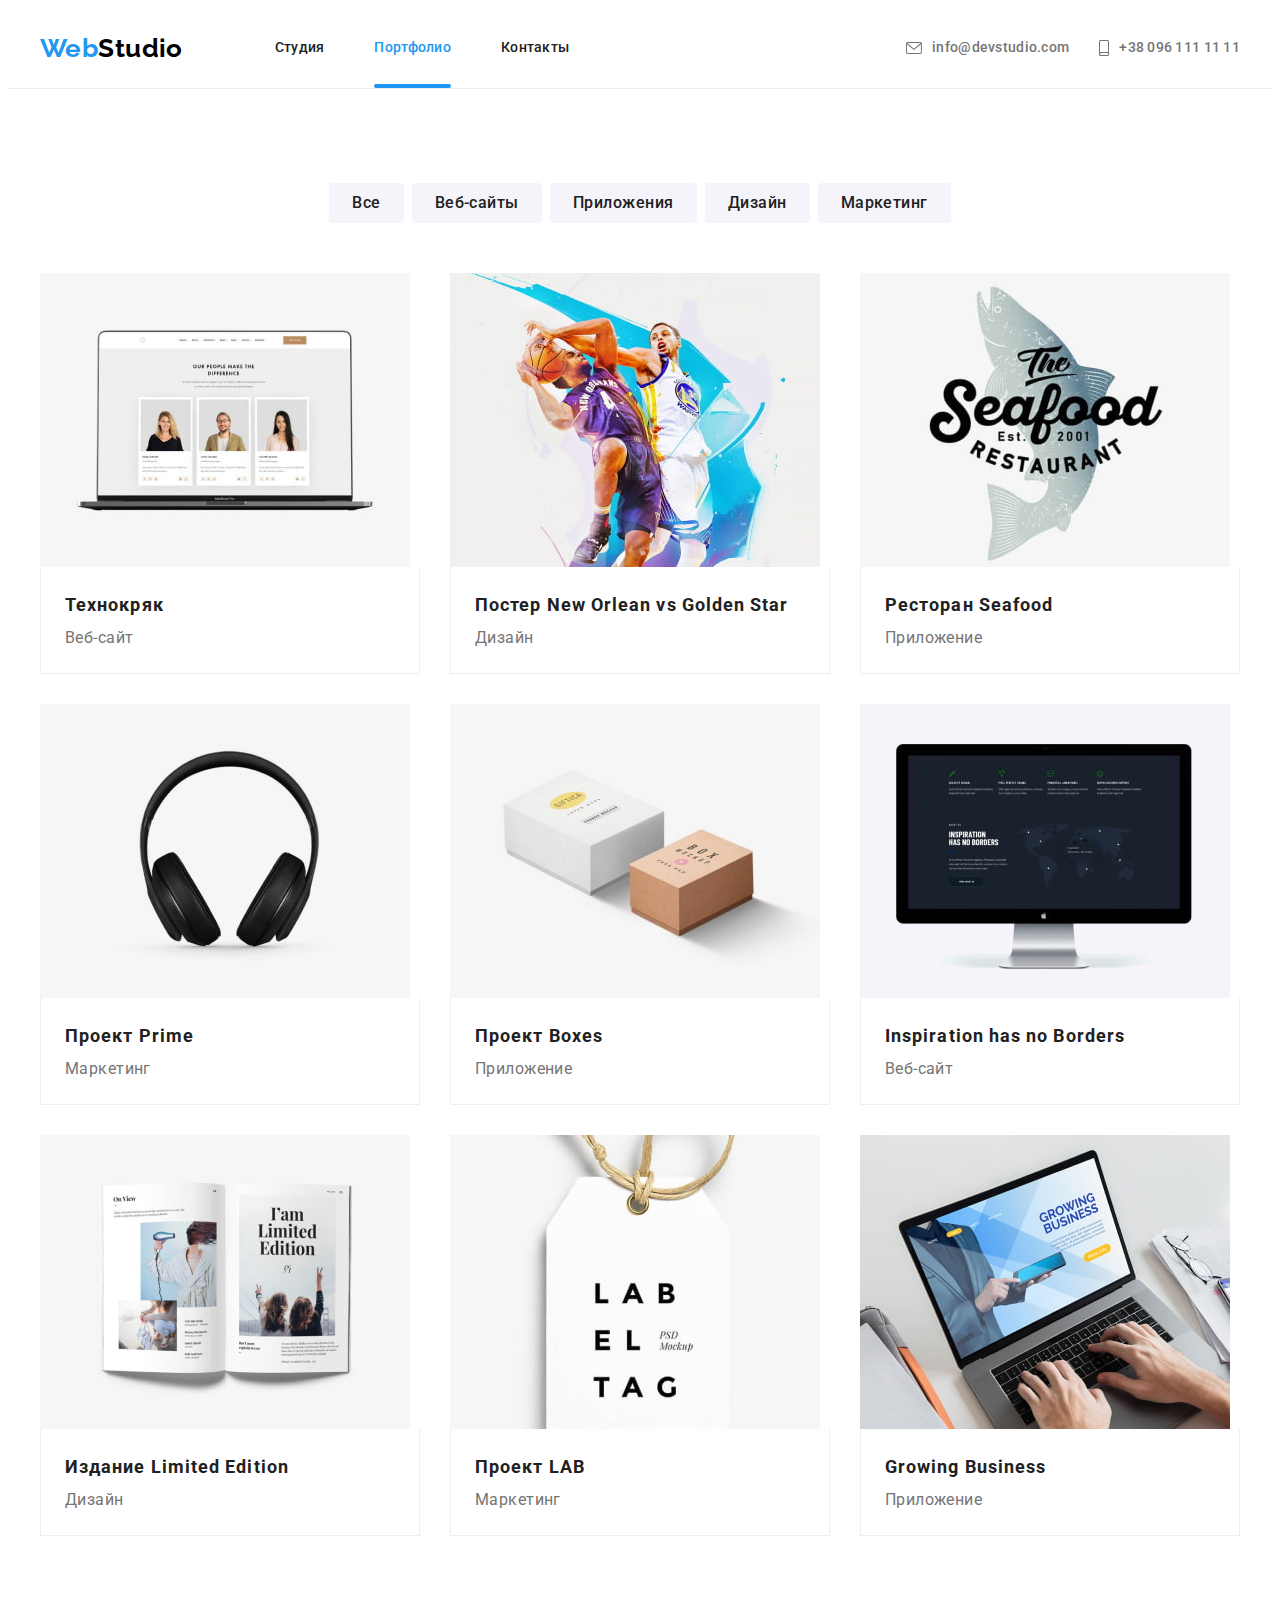
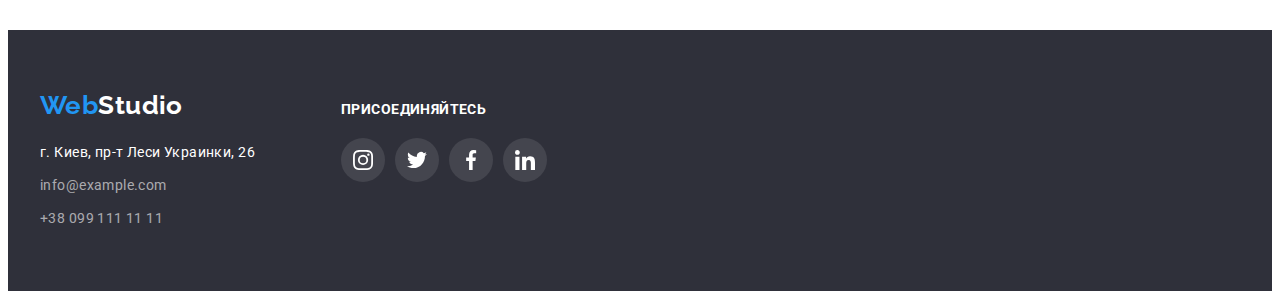
==== portfolio.html @ 3effa6cc "Переносить файли з попереднього репозиторію goit-markup-hw-05" ====
<!DOCTYPE html>
<html lang="ru">
<head>
    <meta charset="UTF-8">
    <meta http-equiv="X-UA-Compatible" content="IE=edge">
    <meta name="viewport" content="width=device-width, initial-scale=1.0">
    <title>Студія</title>
    <link rel="preconnect" href="https://fonts.googleapis.com">
    <link rel="preconnect" href="https://fonts.gstatic.com" crossorigin>
    <link href="https://fonts.googleapis.com/css2?family=Raleway:wght@700&family=Roboto:wght@400;500;700;900&display=swap" rel="stylesheet">
    <link 
        rel="stylesheet" 
        href="https://cdnjs.cloudflare.com/ajax/libs/modern-normalize/1.1.0/modern-normalize.min.css" 
        integrity="sha512-wpPYUAdjBVSE4KJnH1VR1HeZfpl1ub8YT/NKx4PuQ5NmX2tKuGu6U/JRp5y+Y8XG2tV+wKQpNHVUX03MfMFn9Q==" 
        crossorigin="anonymous" 
        referrerpolicy="no-referrer" 
    />
    <link rel="stylesheet" href="./css/styles.css">
</head>
<body>
    <!-- Шапка -->
    <header class="page-header">
        <div class="container">
            <nav class="main-nav">
                <!-- Логотип -->
                <a href="./index.html" class="logo link"><span class="begin">Web</span><span class="end">Studio</span></a>

                <!-- Меню -->
                <ul class="site-nav list">
                    <li class="site-nav-item"><a href="./index.html" class="link">Студия</a></li>
                    <li class="site-nav-item"><a href="./portfolio.html" class="link current">Портфолио</a></li>
                    <li class="site-nav-item"><a href="" class="link">Контакты</a></li>
                </ul>
            </nav>

            <!-- Контакты -->
            <ul class="auth-nav list">
                <li class="auth-nav-item">
                    <a href="mailto:info@devstudio.com" class="link">
                        <svg class="auth-nav-icon" width="16" height="12">
                            <use href="./images/icons/icons.svg#icon-envelope"></use>
                        </svg>
                        info@devstudio.com
                    </a>
                </li>
                <li class="auth-nav-item">
                    <a href="tel:+380961111111" class="link">
                        <svg class="auth-nav-icon" width="10" height="16">
                            <use href="./images/icons/icons.svg#icon-smartphone"></use>
                        </svg>
                        +38 096 111 11 11
                    </a>
                </li>
            </ul>
        </div>
    </header>
    
    <main>
        <!-- Портфолио -->
        <section class="section portfolio">
            <div class="container">
                <!-- Скрытый заголовок -->
                <h1 class="visually-hidden" tabindex="-1">Портфолио</h1>
                <!-- Фильтр -->
                <ul class="filter-list list">
                    <li class="filter-list-item"><button class="filter-list-btn" type="button">Все</button></li>
                    <li class="filter-list-item"><button class="filter-list-btn" type="button">Веб-сайты</button></li>
                    <li class="filter-list-item"><button class="filter-list-btn" type="button">Приложения</button></li>
                    <li class="filter-list-item"><button class="filter-list-btn" type="button">Дизайн</button></li>
                    <li class="filter-list-item"><button class="filter-list-btn" type="button">Маркетинг</button></li>
                </ul>
                <!-- Проекты -->
                <ul class="projects-list list">
                    <li class="projects-list-item">
                        <a href="" class="projects-list-link link">
                            <div class="projects-list-cover-wrap">
                                <img src="./images/portfolio/technoquack-site.jpg" alt="Ноутбук" width="370">
                                <p class="projects-list-cover-text">Ресурс предлагает комплексные предложения с разным уровнем функционала и сервисов. Все это позволит посетителю получить исчерпывающие сведения о компании или частном лице.</p>
                            </div>
                            <div class="projects-list-box">
                                <h2 class="projects-list-title">Технокряк</h2>
                                <p class="projects-list-text">Веб-сайт</p>
                            </div>
                        </a>
                    </li>
                    <li class="projects-list-item">
                        <a href="" class="projects-list-link link">
                            <div class="projects-list-cover-wrap">
                                <img src="./images/portfolio/poster-design.jpg" alt="Постер с баскетболистами" width="370">
                                <p class="projects-list-cover-text">Ресурс предлагает комплексные предложения с разным уровнем функционала и сервисов. Все это позволит посетителю получить исчерпывающие сведения о компании или частном лице.</p>
                            </div>
                            <div class="projects-list-box">
                                <h2 class="projects-list-title">Постер New Orlean vs Golden Star</h2>
                                <p class="projects-list-text">Дизайн</p>
                            </div>
                        </a>
                    </li>
                    <li class="projects-list-item">
                        <a href="" class="projects-list-link link">
                            <div class="projects-list-cover-wrap">
                                <img src="./images/portfolio/restaurant-app.jpg" alt="Логотип ресторана" width="370">
                                <p class="projects-list-cover-text">Ресурс предлагает комплексные предложения с разным уровнем функционала и сервисов. Все это позволит посетителю получить исчерпывающие сведения о компании или частном лице.</p>
                            </div>
                            <div class="projects-list-box">
                                <h2 class="projects-list-title">Ресторан Seafood</h2>
                                <p class="projects-list-text">Приложение</p>
                            </div>
                        </a>
                    </li>
                    <li class="projects-list-item">
                        <a href="" class="projects-list-link link">
                            <div class="projects-list-cover-wrap">
                                <img src="./images/portfolio/prime-marketing.jpg" alt="Наушники" width="370">
                                <p class="projects-list-cover-text">Ресурс предлагает комплексные предложения с разным уровнем функционала и сервисов. Все это позволит посетителю получить исчерпывающие сведения о компании или частном лице.</p>
                            </div>
                            <div class="projects-list-box">
                                <h2 class="projects-list-title">Проект Prime</h2>
                                <p class="projects-list-text">Маркетинг</p>
                            </div>
                        </a>
                    </li>
                    <li class="projects-list-item">
                        <a href="" class="projects-list-link link">
                            <div class="projects-list-cover-wrap">
                                <img src="./images/portfolio/boxes-app.jpg" alt="Две коробки" width="370">
                                <p class="projects-list-cover-text">Ресурс предлагает комплексные предложения с разным уровнем функционала и сервисов. Все это позволит посетителю получить исчерпывающие сведения о компании или частном лице.</p>
                            </div>
                            <div class="projects-list-box">
                                <h2 class="projects-list-title">Проект Boxes</h2>
                                <p class="projects-list-text">Приложение</p>
                            </div>
                        </a>
                    </li>
                    <li class="projects-list-item">
                        <a href="" class="projects-list-link link">
                            <div class="projects-list-cover-wrap">
                                <img src="./images/portfolio/inspiration-site.jpg" alt="Монитор" width="370">
                                <p class="projects-list-cover-text">Ресурс предлагает комплексные предложения с разным уровнем функционала и сервисов. Все это позволит посетителю получить исчерпывающие сведения о компании или частном лице.</p>
                            </div>
                            <div class="projects-list-box">
                                <h2 class="projects-list-title" lang="en">Inspiration has no Borders</h2>
                                <p class="projects-list-text">Веб-сайт</p>
                            </div>
                        </a>
                    </li>
                    <li class="projects-list-item">
                        <a href="" class="projects-list-link link">
                            <div class="projects-list-cover-wrap">
                                <img src="./images/portfolio/ed-design.jpg" alt="Книга" width="370">
                                <p class="projects-list-cover-text">Ресурс предлагает комплексные предложения с разным уровнем функционала и сервисов. Все это позволит посетителю получить исчерпывающие сведения о компании или частном лице.</p>
                            </div>
                            <div class="projects-list-box">
                                <h2 class="projects-list-title">Издание Limited Edition</h2>
                                <p class="projects-list-text">Дизайн</p>
                            </div>
                        </a>
                    </li>
                    <li class="projects-list-item">
                        <a href="" class="projects-list-link link">
                            <div class="projects-list-cover-wrap">
                                <img src="./images/portfolio/lab-marketing.jpg" alt="Бирка" width="370">
                                <p class="projects-list-cover-text">Ресурс предлагает комплексные предложения с разным уровнем функционала и сервисов. Все это позволит посетителю получить исчерпывающие сведения о компании или частном лице.</p>
                            </div>
                            <div class="projects-list-box">
                                <h2 class="projects-list-title">Проект LAB</h2>
                                <p class="projects-list-text">Маркетинг</p>
                            </div>
                        </a>
                    </li>
                    <li class="projects-list-item">
                        <a href="" class="projects-list-link link">
                            <div class="projects-list-cover-wrap">
                                <img src="./images/portfolio/growing-business-app.jpg" alt="Работа с ноутбуком" width="370">
                                <p class="projects-list-cover-text">Ресурс предлагает комплексные предложения с разным уровнем функционала и сервисов. Все это позволит посетителю получить исчерпывающие сведения о компании или частном лице.</p>
                            </div>
                            <div class="projects-list-box">
                                <h2 class="projects-list-title" lang="en">Growing Business</h2>
                                <p class="projects-list-text">Приложение</p>
                            </div>
                        </a>
                    </li>
                </ul>
            </div>
        </section>
    </main>

    <!-- Подвал -->
    <footer class="footer">
        <div class="container">
            <div class="footer-address">
                <a href="./index.html" class="logo link">
                    <span class="begin">Web</span><span class="end">Studio</span>
                </a>
                <address>
                    <ul class="address-list list">
                        <li class="address-list-item">
                            <a 
                                href="https://goo.gl/maps/rt93yuFwvWHYuNVY6" 
                                class="address link" 
                                target="_blank" 
                                rel="noreferrer noopener">
                                г. Киев, пр-т Леси Украинки, 26
                            </a>
                        </li>
                        <li class="address-list-item">
                            <a href="mailto:info@example.com" class="link">info@example.com</a>
                        </li>
                        <li class="address-list-item">
                            <a href="tel:+380991111111" class="link">+38 099 111 11 11</a>
                        </li>
                    </ul>
                </address>
            </div>
            <div class="footer-soc">
                <h2 class="footer-soc-title">присоединяйтесь</h2>
                <ul class="footer-soc-list list">
                    <li class="footer-soc-item">
                        <a href="" class="footer-soc-link">
                            <svg class="footer-soc-icon" width="20" height="20">
                                <use href="./images/icons/icons.svg#icon-instagram"></use>
                            </svg>
                        </a>
                    </li>
                    <li class="footer-soc-item">
                        <a href="" class="footer-soc-link">
                            <svg class="footer-soc-icon" width="20" height="20">
                                <use href="./images/icons/icons.svg#icon-twitter"></use>
                            </svg>
                        </a>
                    </li>
                    <li class="footer-soc-item">
                        <a href="" class="footer-soc-link">
                            <svg class="footer-soc-icon" width="20" height="20">
                                <use href="./images/icons/icons.svg#icon-facebook"></use>
                            </svg>
                        </a>
                    </li>
                    <li class="footer-soc-item">
                        <a href="" class="footer-soc-link">
                            <svg class="footer-soc-icon" width="20" height="20">
                                <use href="./images/icons/icons.svg#icon-linkedin"></use>
                            </svg>
                        </a>
                    </li>
                </ul>
            </div>
        </div>
    </footer>
 </body>
</html>
---- css/styles.css ----
:root {
  --main-text-color: #212121;
  --secondary-text-color: #757575;
  --white-text-color: #ffffff;
  --primary-bg-color: #ffffff;
  --accent-color: #2196f3;
  --icon-color: #afb1b8;
  --timing-function: cubic-bezier(0.4, 0, 0.2, 1);
}

p,
h1,
h2,
h3,
h4,
h5,
h6 {
  margin: 0;
}

button {
  cursor: pointer;
}

img {
  display: block;
  max-width: 100%;
  height: auto;
}

body {
  font-family: 'Roboto', sans-serif;
  color: var(--main-text-color);
  font-size: 14px;
  line-height: 1.14;
  letter-spacing: 0.03em;
  background-color: var(--primary-bg-color);
}

.list {
  margin: 0;
  padding: 0;
  list-style: none;
}

.link {
  color: currentColor;
  text-decoration: none;
}

.visually-hidden {
  position: absolute;
  white-space: nowrap;
  width: 1px;
  height: 1px;
  overflow: hidden;
  border: 0;
  padding: 0;
  clip: rect(0 0 0 0);
  clip-path: inset(50%);
  margin: -1px;
}

.is-hidden {
  visibility: hidden;
  opacity: 0;
  pointer-events: none;
}

.container {
  width: 1200px;
  padding-left: 15px;
  padding-right: 15px;
  margin: 0 auto;
}

/* --------------------HEADER-------------------- */
.page-header {
  padding-top: 20px;
  padding-bottom: 0px;
  border-bottom: 1px solid #ececec;
}

.page-header .container {
  display: flex;
  align-items: center;
  justify-content: space-between;
}

.site-nav {
  display: flex;
}

/* logo */
.logo {
  font-family: 'Raleway', sans-serif;
  font-weight: 700;
  font-size: 26px;
  line-height: 1.19;
}

.logo .begin {
  color: var(--accent-color);
}

.logo .end {
  color: #000000;
}

.page-header .logo {
  padding-bottom: 20px;
}

/* site-nav */
.main-nav {
  display: flex;
  align-items: center;
}

.site-nav {
  margin-left: 92px;
}

.site-nav-item:not(:last-child) {
  margin-right: 50px;
}

.site-nav .link {
  display: block;
  padding-top: 12px;
  padding-bottom: 12px;

  font-weight: 500;
  letter-spacing: 0.02em;

  transition: color 250ms var(--timing-function);
}

/* .site-nav .link.current, */
.site-nav .link:hover,
.site-nav .link:focus {
  color: var(--accent-color);
}

.site-nav .link.current {
  color: var(--accent-color);
  padding-bottom: 0;
}

.site-nav .link.current::after {
  content: "";
  display: flex;
  width: 100%;
  height: 4px;
  margin-top: 28px;
  border-radius: 2px;
  background-color: var(--accent-color);
}

/* auth-nav */
.auth-nav {
  display: flex;
  padding-bottom: 20px;
}

.auth-nav-item + .auth-nav-item {
  margin-left: 30px;
}

.auth-nav .link {
  display: flex;
  align-items: center;
  padding-top: 12px;
  padding-bottom: 12px;

  font-weight: 500;
  letter-spacing: 0.02em;
  color: var(--secondary-text-color);

  transition: color 250ms var(--timing-function);
}

.auth-nav-icon {
  fill: currentColor;
  margin-right: 10px;
}

.auth-nav .link:hover,
.auth-nav .link:focus {
  color: var(--accent-color);
}

/* --------------------MAIN-------------------- */

/* Герой */

.hero {
  background-color: #2f303a;
  background-image: linear-gradient(#2f303a66, #2f303a66), url(../images/Hero-bg.jpg);
  background-repeat: no-repeat;
  background-position: center;
  background-size: auto;
  padding-top: 200px;
  padding-bottom: 200px;

  text-align: center;
}

.hero-title {
  max-width: 696px;
  margin-left: auto;
  margin-right: auto;
  margin-bottom: 30px;

  font-weight: 900;
  font-size: 44px;
  line-height: 1.36;
  letter-spacing: 0.06em;
  text-transform: uppercase;
  color: var(--white-text-color);
}

.hero-btn {
  display: inline-block;
  min-width: 200px;
  padding: 10px 32px;
  border-radius: 4px;
  border: 1px solid transparent;

  font-family: inherit;
  font-weight: 700;
  font-size: 16px;
  line-height: 1.88;
  letter-spacing: 0.06em;
  text-align: center;
  color: var(--white-text-color);
  background: var(--accent-color);

  transition: background 250ms var(--timing-function);
}

.hero-btn:hover,
.hero-btn:focus {
  background: #188ce8;
}

/* Секции */
.section {
  padding-top: 94px;
  padding-bottom: 94px;
}

.section-title {
  margin-bottom: 50px;

  font-size: 36px;
  line-height: 1.17;
  text-align: center;
}

/* Особенности */
.feature-list {
  display: flex;
}

.feature-list-item {
  width: calc((100% - 3 * 30px) / 4);
  margin-right: 30px;
}

.feature-list-item:last-child {
  margin-right: 0;
}

.feature-list-icon-box {
  width: 270px;
  height: 120px;
  margin-bottom: 30px;
  padding: 25px 100px;

  background-color: #f5f4fa;
}

.feature-list-title {
  margin-bottom: 10px;

  font-size: 14px;
  text-transform: uppercase;
}

.feature-list-text {
  line-height: 1.71;
  color: var(--secondary-text-color);
}

/* Чем мы занимаемся */
.section.work {
  padding-top: 0;
}

.work-list {
  display: flex;
}

.work-list-item {
  position: relative;
  width: calc((100% - 2 * 30px) / 3);
  margin-right: 30px;
}

.work-list-item:last-child {
  margin-right: 0;
}

.work-list-item-text {
  position: absolute;
  bottom: 0;
  left: 0;
  display: flex;
  justify-content: center;
  align-items: center;
  width: 100%;
  height: 70px;
  
  font-weight: 700;
  text-transform: uppercase;

  color: #FFFFFF;
  background-color: #2F303ACC;
}

/* Наша команда */
.team {
  background-color: #f5f4fa;
}

.team-list {
  display: flex;
}

.team-list-item {
  width: calc((100% - 3 * 30px) / 4);
  margin-right: 30px;

  background-color: #ffffff;

  border-radius: 0px 0px 4px 4px;
  box-shadow: 0px 1px 3px rgba(0, 0, 0, 0.12), 0px 1px 1px rgba(0, 0, 0, 0.14),
    0px 2px 1px rgba(0, 0, 0, 0.2);
}

.team-list-item:last-child {
  margin-right: 0;
}

.team-list-box {
  padding-top: 30px;
  padding-bottom: 30px;
}

.team-list-title {
  font-weight: 500;
  font-size: 16px;
  line-height: 1.5;
  text-align: center;
}

.team-list-text {
  font-size: 16px;
  line-height: 1.5;
  text-align: center;
  color: var(--secondary-text-color);
}

.soc-list {
  display: flex;
  justify-content: center;
  margin-top: 16px;
}

.soc-list-item {
  width: 44px;
  height: 44px;
  margin-right: 10px;
}

.soc-list-item:last-child {
  margin-right: 0;
}

.soc-list-link {
  display: flex;
  align-items: center;
  justify-content: center;
  width: 100%;
  height: 100%;
  border-radius: 50%;
  background-color: var(--primary-bg-color);
  color: var(--icon-color);

  transition: background 250ms var(--timing-function),
              color 250ms var(--timing-function);
}

.soc-list-icon {
  fill: currentColor;
}

.soc-list-link:hover,
.soc-list-link:focus {
  background-color: var(--accent-color);
  color: var(--white-text-color);
}

/* Клиенты */

.client-list {
  display: flex;
}

.client-list-item {
  width: 170px;
  height: 92px;
  margin-right: 30px;
}

.team-list-item:last-child {
  margin-right: 0;
}

.client-list-link {
  display: flex;
  align-items: center;
  justify-content: center;
  width: 100%;
  height: 100%;
  border: 1px solid var(--icon-color);
  border-radius: 4px;
  color: var(--icon-color);

  transition: border-color 250ms var(--timing-function),
              color 250ms var(--timing-function);
}

.client-list-icon {
  fill: currentColor;
}

.client-list-link:hover,
.client-list-link:focus {
  border-color: var(--accent-color);
  color: var(--accent-color);
}

/* --------------------FOOTER-------------------- */

.footer {
  padding-top: 60px;
  padding-bottom: 60px;

  background-color: #2f303a;
}

.footer .container {
  display: flex;
}

.footer .logo {
  display: inline-block;
  margin-bottom: 20px;
}

.footer .logo .end {
  color: var(--white-text-color);
}

.address-list-item:not(:last-child) {
  margin-bottom: 9px;
}

.address-list .address.link {
  color: var(--white-text-color);
}

.address-list .link {
  font-style: normal;
  line-height: 1.71;
  color: rgba(255, 255, 255, 0.6);

  transition: color 250ms var(--timing-function);
}

.address-list .address.link:hover,
.address-list .address.link:focus,
.address-list .link:hover,
.address-list .link:focus {
  color: var(--accent-color);
}

.footer-soc {
  margin-left: 86px;
  padding-top: 12px;
}

.footer-soc-title {
  font-size: 14px;
  line-height: 1.14;
  text-transform: uppercase;
  color: var(--white-text-color);
}

.footer-soc-list {
  display: flex;
  margin-top: 20px;
}

.footer-soc-item {
  width: 44px;
  height: 44px;
  margin-right: 10px;
}

.footer-soc-item:last-child {
  margin-right: 0;
}

.footer-soc-link {
  display: flex;
  align-items: center;
  justify-content: center;
  width: 100%;
  height: 100%;
  border-radius: 50%;
  background-color: #ffffff1a;
  color: var(--white-text-color);

  transition: background-color 250ms var(--timing-function),
              box-shadow 250ms var(--timing-function);
}

.footer-soc-icon {
  fill: currentColor;
}

.footer-soc-link:hover,
.footer-soc-link:focus {
  background-color: var(--accent-color);
  box-shadow: 0px 4px 4px rgba(0, 0, 0, 0.25);
}

/* --------------------MODAL-------------------- */

.backdrop {
  position: fixed;
  top: 0;
  left: 0;
  width: 100vw;
  height: 100vh;

  background-color: #00000033;

  transition: opacity 250ms var(--timing-function),
              visibility 250ms var(--timing-function);
}

.backdrop.is-hidden .modal{
  transform: translate(-50%, -50%) scale(.5);
  opacity: 0;
}

.modal {
  position: absolute;
  top: 50%;
  left: 50%;
  transform: translate(-50%, -50%) scale(1);
  width: 528px;
  min-height: 581px;
  opacity: 1;

  background-color: var(--primary-bg-color);
  border-radius: 4px;
  box-shadow: 0px 1px 3px rgba(0, 0, 0, 0.12),
              0px 1px 1px rgba(0, 0, 0, 0.14),
              0px 2px 1px rgba(0, 0, 0, 0.2);

  transition: transform 250ms var(--timing-function),
              opacity 250ms var(--timing-function);
}

.modal-close-btn {
  position: absolute;
  top: 8px;
  right: 8px;
  width: 30px;
  height: 30px;
  display: flex;
  justify-content: center;
  align-items: center;

  background-color: transparent;
  border: 1px solid #0000001A;
  border-radius: 50%;
}

/* --------------------PORTFOLIO-------------------- */

.filter-list {
  display: flex;
  justify-content: center;
  margin-bottom: 50px;
}

.filter-list-item:not(:last-child) {
  margin-right: 8px;
}

.filter-list-btn {
  display: inline-block;
  padding: 6px 22px;
  border-radius: 4px;
  border: 1px solid transparent;

  font-family: inherit;
  font-weight: 500;
  font-size: 16px;
  line-height: 1.62;
  letter-spacing: 0.03em;
  text-align: center;
  color: var(--main-text-color);
  background: #f5f4fa;

  transition: color 250ms var(--timing-function),
              background 250ms var(--timing-function),
              box-shadow 250ms var(--timing-function);
}

.filter-list-btn:hover,
.filter-list-btn:focus {
  color: var(--white-text-color);
  background: var(--accent-color);
  box-shadow: 0px 4px 4px rgba(0, 0, 0, 0.25);
}

.projects-list {
  display: flex;
  flex-wrap: wrap;
}

.projects-list-item {
  width: calc((100% - 60px) / 3);
  margin-right: 30px;
  margin-bottom: 30px;
}

.projects-list-item:nth-child(3n) {
  margin-right: 0;
}

.projects-list-item:nth-last-child(-n + 3) {
  margin-bottom: 0;
}

.projects-list-link {
  display: block;

  transition: box-shadow 250ms var(--timing-function);
}

.projects-list-link:hover,
.projects-list-link:focus {
  box-shadow: 0px 4px 4px rgba(0, 0, 0, 0.25);
}

.projects-list-box {
  padding: 20px 24px;
  border-right: 1px solid #eeeeee;
  border-bottom: 1px solid #eeeeee;
  border-left: 1px solid #eeeeee;
}

.projects-list-title {
  font-size: 18px;
  line-height: 2;
  letter-spacing: 0.06em;
}

.projects-list-text {
  font-size: 16px;
  line-height: 1.88;
  color: var(--secondary-text-color);
}

.projects-list-cover-wrap {
  position: relative;
  overflow: hidden;
}

.projects-list-cover-text {
  position: absolute;
  top: 0;
  left: 0;
  transform: translateY(100%);
  transition: transform 250ms var(--timing-function);

  display: flex;
  justify-content: center;
  align-items: center;
  height: 100%;
  padding: 24px;

  font-size: 18px;
  line-height: 1.56;
  color: #FFFFFF;
  background-color: rgba(33, 150, 243, 0.9);
  overflow: auto;
}

.projects-list-link:hover .projects-list-cover-text,
.projects-list-link:focus .projects-list-cover-text {
  transform: translateY(0);
}
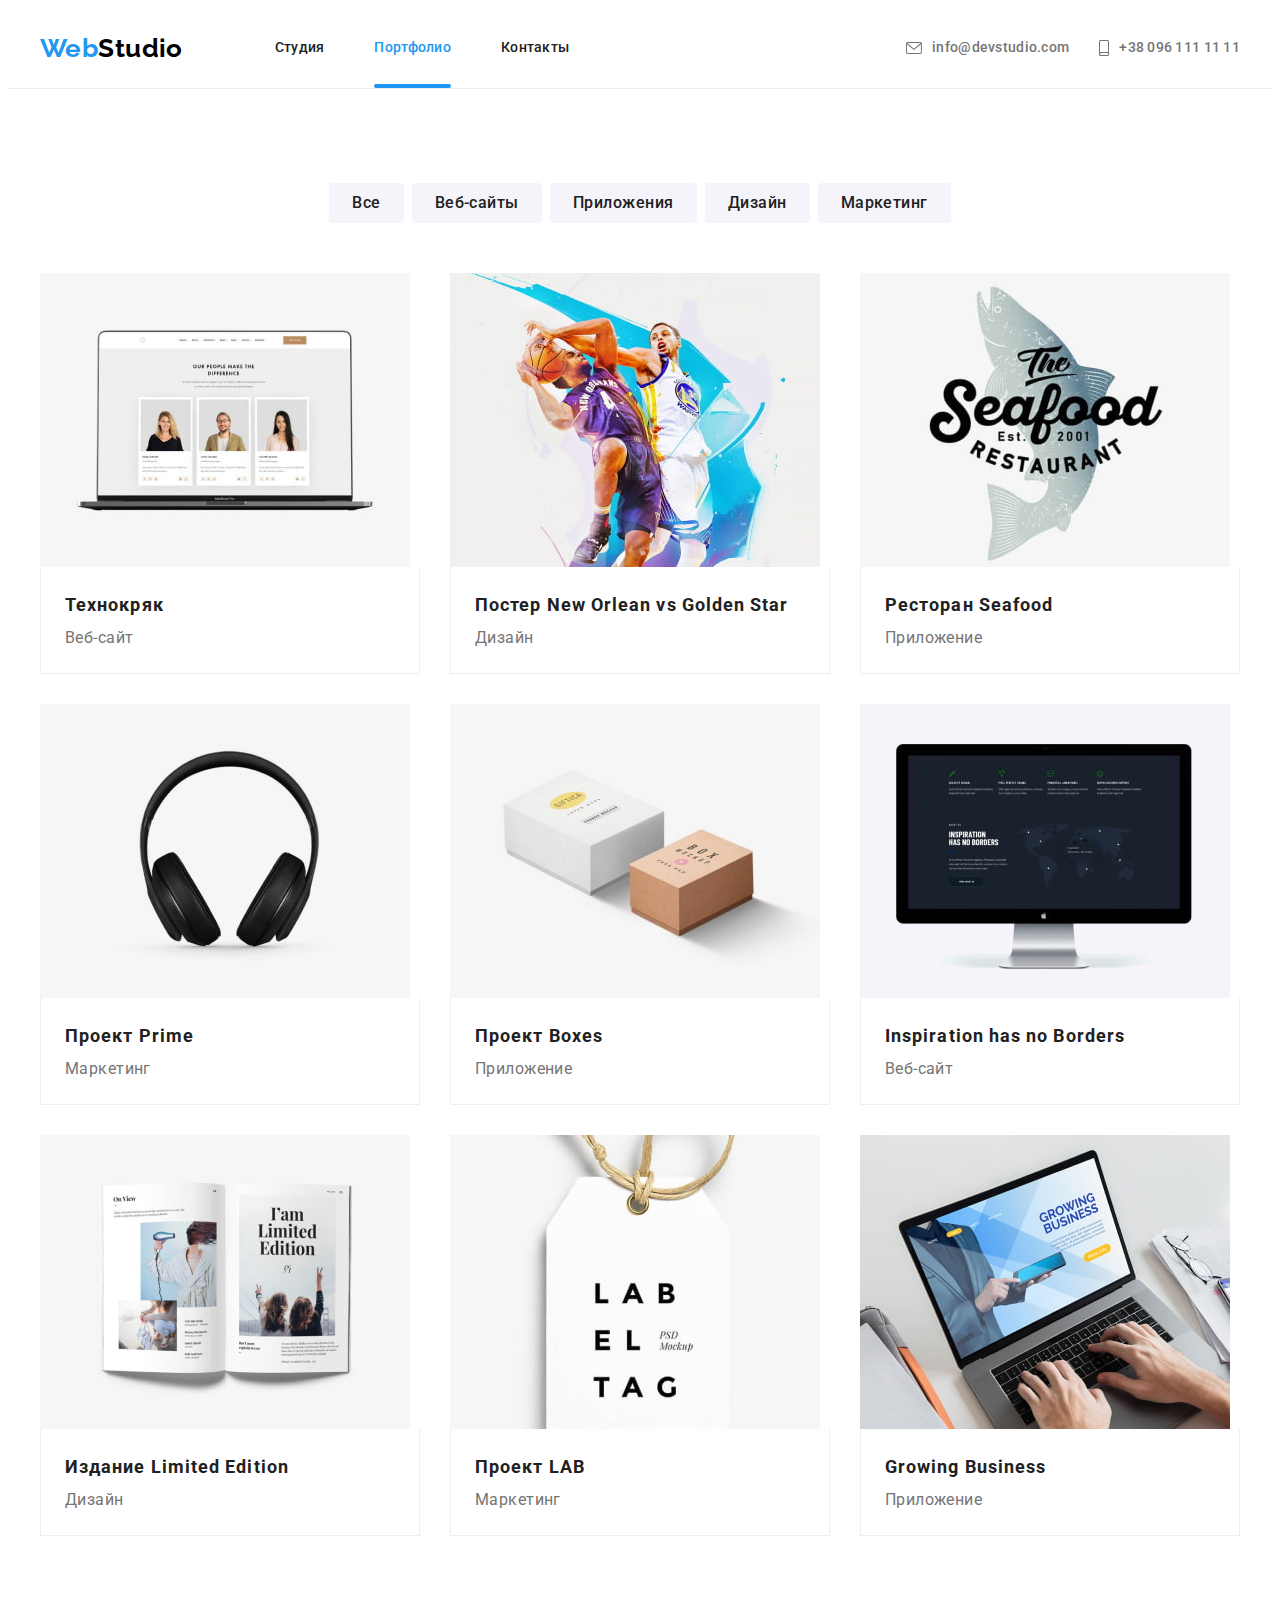
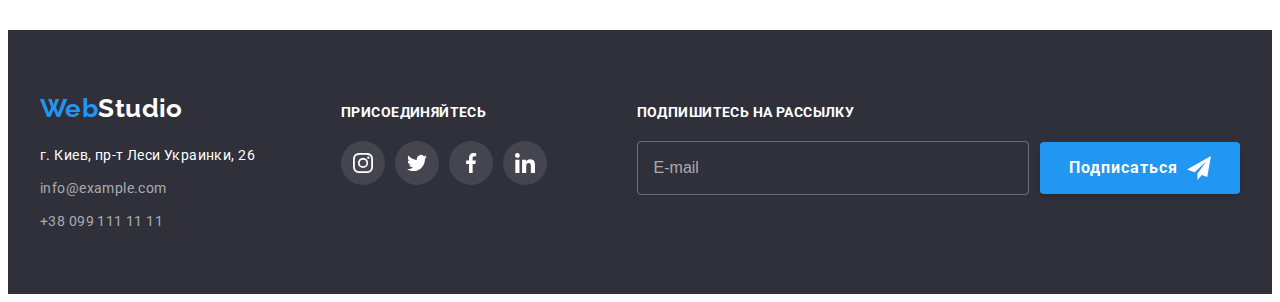
==== commit 85922aae: "Додає розмітку і оформлення форм для сторінок макета" ====
--- a/portfolio.html
+++ b/portfolio.html
@@ -244,6 +244,18 @@
                     </li>
                 </ul>
             </div>
+            <div class="footer-form">
+                <form class="footer-mailing-form">
+                    <label class="footer-form-lable" for="mail">Подпишитесь на рассылку</label>
+                    <input class="footer-form-input" type="email" name="mail" id="mail" placeholder="E-mail">
+                    <button class="footer-form-btn" type="submit">
+                        Подписаться
+                        <svg class="footer-btn-icon" width="24" height="24">
+                            <use href="./images/icons/icons.svg#icon-send"></use>
+                        </svg>
+                    </button>
+                </form>
+            </div>
         </div>
     </footer>
  </body>
--- a/css/styles.css
+++ b/css/styles.css
@@ -220,7 +220,9 @@
   color: var(--white-text-color);
 }
 
-.hero-btn {
+.hero-btn,
+.modal-submit-btn,
+.footer-form-btn {
   display: inline-block;
   min-width: 200px;
   padding: 10px 32px;
@@ -240,7 +242,11 @@
 }
 
 .hero-btn:hover,
-.hero-btn:focus {
+.hero-btn:focus,
+.modal-submit-btn:hover,
+.modal-submit-btn:focus,
+.footer-form-btn:hover,
+.footer-form-btn:focus {
   background: #188ce8;
 }
 
@@ -424,7 +430,7 @@
   margin-right: 30px;
 }
 
-.team-list-item:last-child {
+.client-list-item:last-child {
   margin-right: 0;
 }
 
@@ -462,17 +468,21 @@
 }
 
 .footer .container {
+  position: relative;
   display: flex;
 }
 
 .footer .logo {
   display: inline-block;
   margin-bottom: 20px;
+  padding-top: 3px;
 }
 
 .footer .logo .end {
   color: var(--white-text-color);
 }
+
+/* АДРЕС */
 
 .address-list-item:not(:last-child) {
   margin-bottom: 9px;
@@ -497,9 +507,11 @@
   color: var(--accent-color);
 }
 
+/* СОЦСЕТИ */
+
 .footer-soc {
   margin-left: 86px;
-  padding-top: 12px;
+  padding-top: 15px;
 }
 
 .footer-soc-title {
@@ -546,6 +558,63 @@
 .footer-soc-link:focus {
   background-color: var(--accent-color);
   box-shadow: 0px 4px 4px rgba(0, 0, 0, 0.25);
+}
+
+/* ФОРМА */
+
+.footer-form {
+  position: absolute;
+  right: 15px;
+  top: calc(75px - 60px);
+}
+
+.footer-form-lable {
+  display: block;
+  margin-bottom: 20px;
+
+  font-weight: 700;
+  text-transform: uppercase;
+  color: var(--white-text-color);
+}
+
+.footer-form-input {
+  margin-right: 8px;
+  padding-left: 16px;
+  padding-right: 16px;
+  width: 358px;
+  height: 50px;
+
+  font-size: 16px;
+  line-height: 1.25;
+  color: var(--white-text-color);
+  background-color: transparent;
+  border: 1px solid rgba(255, 255, 255, 0.3);
+  border-radius: 4px;
+  box-shadow: (0px 4px 4px rgba(0, 0, 0, 0.15));  
+}
+
+.footer-form-input::placeholder {
+  font-size: 16px;
+  line-height: 1.25;
+
+  color: rgba(255, 255, 255, 0.6);
+}
+
+.footer-form-btn {
+  position: relative;
+  padding-left: 28px;
+  
+  text-align: left;
+
+  box-shadow: 0px 4px 4px rgba(0, 0, 0, 0.15);
+  border-radius: 4px;
+}
+
+.footer-btn-icon {
+  position: absolute;
+  right: 28px;
+  top: 50%;
+  transform: translateY(-50%);
 }
 
 /* --------------------MODAL-------------------- */
@@ -576,6 +645,7 @@
   width: 528px;
   min-height: 581px;
   opacity: 1;
+  padding: 40px;
 
   background-color: var(--primary-bg-color);
   border-radius: 4px;
@@ -600,6 +670,165 @@
   background-color: transparent;
   border: 1px solid #0000001A;
   border-radius: 50%;
+
+  transition: fill 250ms var(--timing-function);
+}
+
+.modal-close-btn:hover,
+.modal-close-btn:focus {
+  fill: var(--accent-color);
+}
+
+.modal-text {
+  display: block;
+  margin-bottom: 12px;
+
+  font-size: 20px;
+  line-height: 1.15;
+  text-align: center;
+  color: var(--main-text-color);
+}
+
+.modal-field {
+  margin-bottom: 10px;
+}
+
+.modal-field:nth-last-child(2) {
+  margin-top: 20px;
+  margin-bottom: 30px;
+  padding-left: 12px;
+  padding-right: 8px;
+}
+
+.modal-lable {
+  display: inline-block;
+  margin-bottom: 4px;
+
+  font-size: 12px;
+  line-height: 1.17;
+  letter-spacing: 0.01em;
+  color: var(--secondary-text-color);
+}
+
+.modal-textarea::placeholder {
+  font-size: 12px;
+  line-height: 1.17;
+  letter-spacing: 0.01em;
+  color: #75757580;
+}
+
+.modal-input {
+  display: block;
+  width: 100%;
+  height: 40px;
+  padding-left: 42px;
+  padding-right: 12px;
+
+  border: 1px solid #21212133;
+  border-radius: 4px;
+
+  transition: border-color 250ms var(--timing-function);
+}
+
+.modal-input-thumb {
+  position: relative;
+}
+
+.modal-input-icon {
+  position: absolute;
+  top: 50%;
+  left: 12px;
+  transform: translateY(-50%);
+
+  transition: fill 250ms var(--timing-function);
+}
+
+.modal-input:focus {
+  border-color: var(--accent-color);
+  outline: transparent;
+}
+
+.modal-input:focus + .modal-input-icon {
+  fill: var(--accent-color);
+}
+
+.modal-textarea {
+  display: block;
+  width: 100%;
+  height: 120px;
+  padding: 12px 16px;
+
+  resize: none;
+
+  border: 1px solid #21212133;
+  border-radius: 4px;
+}
+
+.modal-textarea:focus {
+  border-color: var(--accent-color);
+  outline: transparent;
+}
+
+.modal-checkbox-span {
+  display: flex;
+  justify-content: center;
+  align-items: center;
+
+  width: 16px;
+  height: 15px;
+  margin-right: 7px;
+  
+  border: 1.5px solid #000000;
+  border-radius: 2px;
+  box-shadow: 0px 4px 4px rgba(0, 0, 0, 0.25);
+
+  transition: background-color 250ms var(--timing-function),
+              border-color 250ms var(--timing-function);
+}
+
+.modal-checkbox-icon {
+  fill: transparent;
+
+  transition: fill 250ms var(--timing-function);
+}
+
+.modal-checkbox-lable {
+  display: flex;
+  align-items: center;
+
+  line-height: 1.71px;
+  color: var(--secondary-text-color);
+
+  transition: text-shadow 250ms var(--timing-function);
+}
+
+.modal-checkbox:checked + .modal-checkbox-lable,
+.modal-checkbox:focus + .modal-checkbox-lable {
+  text-shadow: 0px 4px 4px rgba(0, 0, 0, 0.25);
+}
+
+.modal-checkbox:checked + .modal-checkbox-lable .modal-checkbox-span {
+  background-color: var(--accent-color);
+  border-color: var(--accent-color);
+}
+
+.modal-checkbox:focus + .modal-checkbox-lable .modal-checkbox-span {
+  border-color: var(--accent-color);  
+}
+
+.modal-checkbox:checked + .modal-checkbox-lable .modal-checkbox-icon {
+  fill: var(--white-text-color);
+}
+
+.modal-checkbox-link {
+  color: var(--accent-color);
+}
+
+.modal-submit-btn {
+  display: block;
+  margin: 0 auto;
+
+  box-shadow: 0px 4px 4px rgba(0, 0, 0, 0.15);
 }
 
 /* --------------------PORTFOLIO-------------------- */
